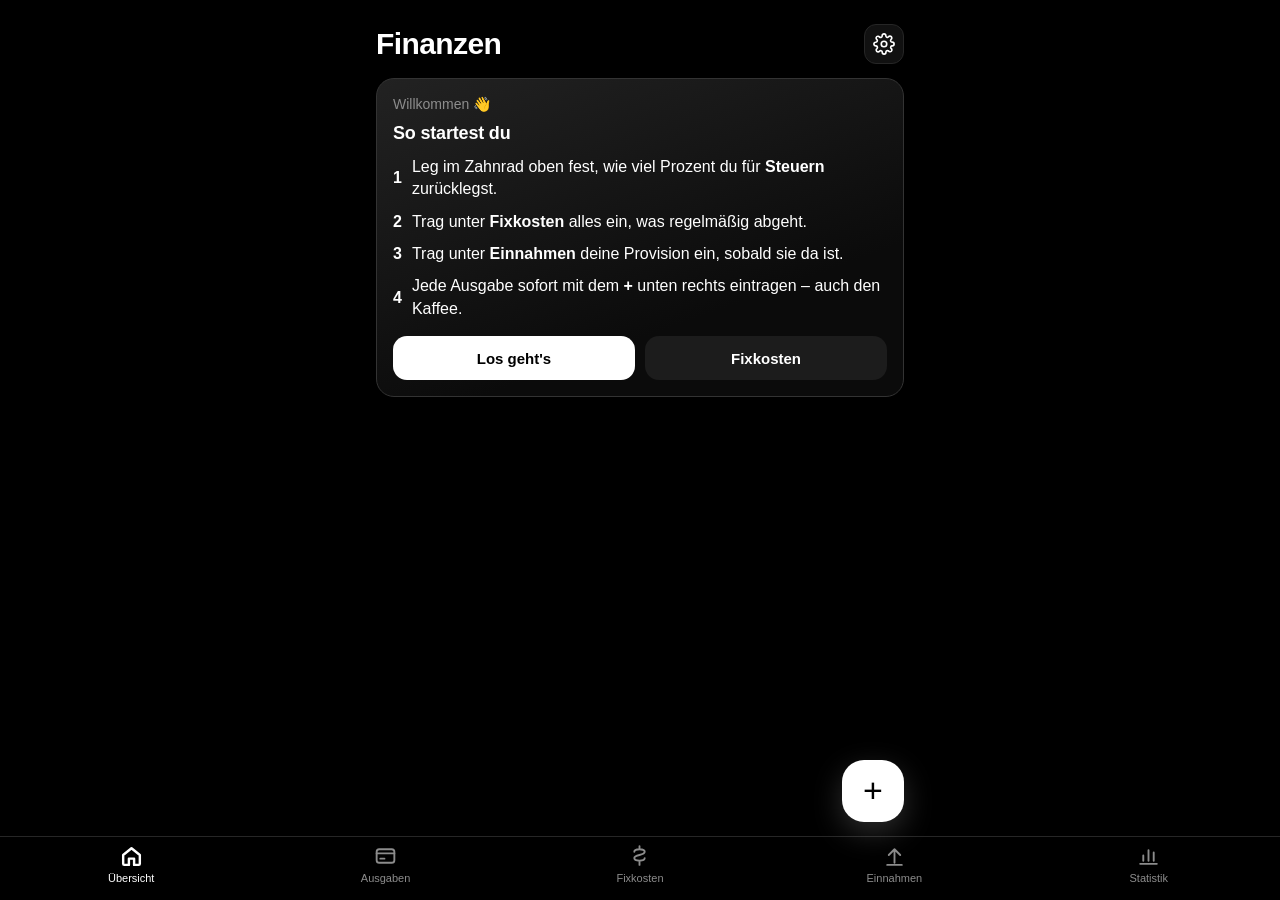
==== index.html @ 2bd604ed "Add personal finance planner PWA Monthly overview with tax reserve, fixed costs, savings goal and va" ====
<!doctype html>
<html lang="de">
<head>
  <meta charset="utf-8">
  <meta name="viewport" content="width=device-width, initial-scale=1, viewport-fit=cover">
  <title>Finanzen</title>
  <meta name="description" content="Persönlicher Finanzplaner: Einnahmen, Fixkosten, Ausgaben und Monatsabschluss.">
  <meta name="theme-color" content="#000000">
  <meta name="apple-mobile-web-app-capable" content="yes">
  <meta name="mobile-web-app-capable" content="yes">
  <meta name="apple-mobile-web-app-status-bar-style" content="black-translucent">
  <meta name="apple-mobile-web-app-title" content="Finanzen">
  <link rel="manifest" href="manifest.webmanifest">
  <link rel="icon" href="icons/icon.svg" type="image/svg+xml">
  <link rel="apple-touch-icon" href="icons/apple-touch-icon.png">
  <link rel="stylesheet" href="app.css">
</head>
<body>
  <main id="view"></main>
  <button class="fab" id="fab" data-a="addExpense" aria-label="Ausgabe eintragen">+</button>
  <nav id="nav">
    <button data-a="go" data-v="uebersicht"><svg viewBox="0 0 24 24"><path d="M4 11.5 12 5l8 6.5V20a1 1 0 0 1-1 1h-4.5v-6h-5v6H5a1 1 0 0 1-1-1z"/></svg><span>Übersicht</span></button>
    <button data-a="go" data-v="ausgaben"><svg viewBox="0 0 24 24"><rect x="3.5" y="6" width="17" height="13" rx="2.5"/><path d="M3.5 10h17M7 15h4"/></svg><span>Ausgaben</span></button>
    <button data-a="go" data-v="fixkosten"><svg viewBox="0 0 24 24"><path d="M12 3v3M12 18v3M7 8.5c0-1.7 2.2-2.5 5-2.5s5 .8 5 2.5-2.2 2.4-5 3-5 1.3-5 3 2.2 2.5 5 2.5 5-.8 5-2.5"/></svg><span>Fixkosten</span></button>
    <button data-a="go" data-v="einnahmen"><svg viewBox="0 0 24 24"><path d="M12 19V6M6.5 11.5 12 6l5.5 5.5"/><path d="M5 21h14"/></svg><span>Einnahmen</span></button>
    <button data-a="go" data-v="statistik"><svg viewBox="0 0 24 24"><path d="M4 20h16M7 17v-5M12 17V7M17 17v-8"/></svg><span>Statistik</span></button>
  </nav>
  <div id="sheet" hidden><div class="scrim" data-a="closeSheet"></div><div class="panel" role="dialog" aria-modal="true"></div></div>
  <div id="toast" hidden></div>
  <script src="app.js"></script>
</body>
</html>
---- app.css ----
:root {
  --bg: #000000;
  --card: #111111;
  --card-2: #1c1c1c;
  --line: #262626;
  --text: #ffffff;
  --muted: #8c8c8c;
  --accent: #ffffff;
  --accent-ink: #000000;
  --accent-text: #ffffff;
  --danger: #ff5c4d;
  --good: #3ddc84;
  --warn: #ffb547;
  --shadow: none;
  --g-brust: #ffffff;
  --g-ruecken: #d9d9d9;
  --g-schultern: #b3b3b3;
  --g-arme: #8c8c8c;
  --g-beine: #ffffff;
  --g-bauch: #b3b3b3;
  --g-cardio: #d9d9d9;
  --g-custom: #666666;
  --radius: 18px;
  --nav-h: 64px;
  color-scheme: dark;
}

[hidden] { display: none !important; }
* { box-sizing: border-box; -webkit-tap-highlight-color: transparent; }
html, body { margin: 0; }
body {
  background: var(--bg);
  color: var(--text);
  font: 16px/1.4 -apple-system, BlinkMacSystemFont, "Segoe UI", Roboto, "Helvetica Neue", Arial, sans-serif;
  -webkit-font-smoothing: antialiased;
  padding: env(safe-area-inset-top) 0 calc(var(--nav-h) + env(safe-area-inset-bottom) + 16px);
  overscroll-behavior-y: none;
}
button, input, select, textarea { font: inherit; color: inherit; }
button { cursor: pointer; border: 0; background: none; padding: 0; }
.num, input[inputmode] { font-variant-numeric: tabular-nums; }

main { max-width: 560px; margin: 0 auto; padding: 8px 16px 0; }
h1 { font-size: 30px; line-height: 1.1; margin: 18px 0 4px; letter-spacing: -.02em; }
h2 { font-size: 18px; margin: 26px 0 10px; letter-spacing: -.01em; }
h3 { font-size: 16px; margin: 0; }
.sub { color: var(--muted); font-size: 14px; }
.muted { color: var(--muted); }
.small { font-size: 13px; }
.row { display: flex; align-items: center; gap: 10px; }
.spread { justify-content: space-between; }
.grow { flex: 1; min-width: 0; }
.stack > * + * { margin-top: 10px; }

.card {
  background: var(--card);
  border-radius: var(--radius);
  padding: 16px;
  box-shadow: var(--shadow);
  border: 1px solid var(--line);
}
.card + .card { margin-top: 12px; }
.card.hero { background: linear-gradient(160deg, #222 0%, #0b0b0b 70%); border: 1px solid #333; }
.card.hero .sub { color: var(--muted); }

.btn {
  display: inline-flex; align-items: center; justify-content: center; gap: 8px;
  height: 44px; padding: 0 18px; border-radius: 14px;
  background: var(--card-2); font-weight: 600; font-size: 15px;
  white-space: nowrap;
}
.btn.primary { background: var(--accent); color: var(--accent-ink); }
.btn.danger { color: var(--danger); }
.btn.block { width: 100%; }
.btn.sm { height: 34px; padding: 0 12px; border-radius: 11px; font-size: 14px; }
.btn:disabled { opacity: .45; }
.icon-btn { width: 36px; height: 36px; border-radius: 11px; display: inline-grid; place-items: center; color: var(--muted); }
.icon-btn:active, .btn:active { transform: scale(.97); }
.link { color: var(--accent-text); font-weight: 600; font-size: 14px; }

.field { display: block; }
.field > span { display: block; font-size: 13px; color: var(--muted); margin-bottom: 4px; }
.input, select.input, textarea.input {
  width: 100%; height: 44px; padding: 0 12px; border-radius: 12px;
  border: 1px solid var(--line); background: var(--card-2); outline: none;
  -webkit-appearance: none; appearance: none;
}
textarea.input { height: auto; min-height: 76px; padding: 10px 12px; resize: vertical; }
.input:focus { border-color: var(--accent-text); }
.grid2 { display: grid; grid-template-columns: 1fr 1fr; gap: 10px; }

.chips { display: flex; gap: 8px; overflow-x: auto; padding: 2px 16px 6px; margin: 0 -16px; scrollbar-width: none; }
.chips::-webkit-scrollbar { display: none; }
.chip {
  flex: none; height: 34px; padding: 0 14px; border-radius: 99px;
  background: var(--card); border: 1px solid var(--line); font-size: 14px; font-weight: 500;
}
.chip.on { background: var(--text); color: var(--bg); border-color: var(--text); }

.dot { width: 9px; height: 9px; border-radius: 50%; flex: none; background: var(--g-custom); }
.dot.brust { background: var(--g-brust); } .dot.ruecken { background: var(--g-ruecken); }
.dot.schultern { background: var(--g-schultern); } .dot.arme { background: var(--g-arme); }
.dot.beine { background: var(--g-beine); } .dot.bauch { background: var(--g-bauch); }
.dot.cardio { background: var(--g-cardio); }

.list { background: var(--card); border: 1px solid var(--line); border-radius: var(--radius); overflow: hidden; box-shadow: var(--shadow); }
.item { display: flex; align-items: center; gap: 12px; padding: 12px 14px; width: 100%; text-align: left; }
.item + .item { border-top: 1px solid var(--line); }
.item .name { font-weight: 500; }
.item .meta { font-size: 13px; color: var(--muted); }
.item.sel { background: #1f1f1f; }
.check {
  width: 24px; height: 24px; border-radius: 8px; border: 2px solid var(--line); flex: none;
  display: grid; place-items: center; font-size: 14px; font-weight: 800; color: transparent;
}
.sel .check { background: var(--accent); border-color: var(--accent); color: var(--accent-ink); }

.search { position: relative; }
.search input { padding-left: 38px; }
.search svg { position: absolute; left: 12px; top: 12px; width: 20px; height: 20px; stroke: var(--muted); fill: none; stroke-width: 2; }

/* Navigation */
#nav {
  position: fixed; left: 0; right: 0; bottom: 0; z-index: 20;
  display: flex; justify-content: space-around;
  height: calc(var(--nav-h) + env(safe-area-inset-bottom));
  padding: 6px 4px env(safe-area-inset-bottom);
  background: color-mix(in srgb, var(--bg) 88%, transparent);
  backdrop-filter: blur(16px); -webkit-backdrop-filter: blur(16px);
  border-top: 1px solid var(--line);
}
#nav button { flex: 1; max-width: 110px; display: flex; flex-direction: column; align-items: center; gap: 3px; font-size: 11px; color: var(--muted); font-weight: 500; }
#nav svg { width: 25px; height: 25px; fill: none; stroke: currentColor; stroke-width: 1.8; stroke-linecap: round; stroke-linejoin: round; }
#nav button.on { color: var(--text); }
#nav button.on svg { stroke-width: 2.3; }

/* Zeitraum-Navigation */
.weeknav { display: flex; align-items: center; justify-content: space-between; margin: 14px 0 12px; }
.weeknav .mid { text-align: center; }
.weeknav .mid b { display: block; font-size: 17px; }

/* Sheet */
#sheet { position: fixed; inset: 0; z-index: 50; }
#sheet .scrim { position: absolute; inset: 0; background: rgba(0,0,0,.42); animation: fade .18s; }
#sheet .panel {
  position: absolute; left: 0; right: 0; bottom: 0; max-height: 92vh; max-height: 92dvh;
  max-width: 600px; margin: 0 auto; display: flex; flex-direction: column;
  background: var(--bg); border-radius: 22px 22px 0 0; animation: up .22s cubic-bezier(.2,.8,.2,1);
}
.sh-head { padding: 10px 16px 8px; }
.sh-head::before { content: ""; display: block; width: 38px; height: 5px; border-radius: 3px; background: var(--line); margin: 0 auto 10px; }
.sh-body { padding: 0 16px 16px; overflow-y: auto; -webkit-overflow-scrolling: touch; flex: 1; }
.sh-foot { padding: 10px 16px calc(12px + env(safe-area-inset-bottom)); border-top: 1px solid var(--line); }
@keyframes up { from { transform: translateY(40px); opacity: 0; } }
@keyframes fade { from { opacity: 0; } }

#toast {
  position: fixed; left: 50%; top: calc(env(safe-area-inset-top) + 12px); transform: translateX(-50%); z-index: 60;
  background: var(--text); color: var(--bg); padding: 10px 16px; border-radius: 12px; font-size: 14px; font-weight: 600;
  max-width: calc(100% - 32px); animation: fade .2s;
}

.seg { display: flex; background: var(--card-2); border-radius: 12px; padding: 3px; margin: 12px 0; }
.seg button { flex: 1; height: 36px; border-radius: 10px; font-weight: 600; font-size: 14px; color: var(--muted); }
.seg button.on { background: var(--card); color: var(--text); box-shadow: var(--shadow); }

.chart { width: 100%; height: auto; display: block; overflow: visible; }
.chart .gl { stroke: var(--line); stroke-width: 1; }
.chart .ln { fill: none; stroke: var(--accent-text); stroke-width: 2.5; stroke-linejoin: round; stroke-linecap: round; }
.chart .ar { fill: url(#fadeW); }
.chart .pt { fill: var(--card); stroke: var(--accent-text); stroke-width: 2; }
.chart .br { fill: var(--accent-text); }
.chart .br.z { fill: var(--line); }
.chart text { fill: var(--muted); font-size: 11px; font-family: inherit; }

.pr { display: inline-block; background: var(--accent); color: var(--accent-ink); font-size: 11px; font-weight: 800; padding: 2px 7px; border-radius: 6px; letter-spacing: .02em; }
.kv { display: flex; justify-content: space-between; padding: 8px 0; border-top: 1px solid var(--line); font-size: 15px; }
.kv:first-child { border-top: 0; }
.kv b { font-variant-numeric: tabular-nums; }
.empty { text-align: center; color: var(--muted); padding: 28px 16px; font-size: 15px; }
.big { font-size: 34px; font-weight: 800; letter-spacing: -.03em; }

/* Diagramme & Spaß */
.chart .br { fill: #5a5a5a; transform-box: fill-box; transform-origin: bottom; animation: grow .6s cubic-bezier(.2,.8,.2,1) both; }
.chart .br.top { fill: #fff; }
.chart .br.z { fill: var(--line); animation: none; }
.chart .ln { stroke: #fff; filter: drop-shadow(0 0 6px rgba(255,255,255,.35)); }
.chart .pt { fill: #000; stroke: #fff; }
@keyframes grow { from { transform: scaleY(0); } }

.hbars { display: grid; gap: 10px; }
.hb, .cmp-r { display: grid; grid-template-columns: 92px 1fr auto; align-items: center; gap: 10px; font-size: 14px; }
.hb-l { color: var(--muted); }
.hb b, .cmp-r b { font-size: 14px; min-width: 56px; text-align: right; }
.hb-t { height: 10px; border-radius: 99px; background: var(--card-2); overflow: hidden; display: block; }
.hb-f { display: block; height: 100%; border-radius: 99px; background: linear-gradient(90deg, #6b6b6b, #fff); animation: fill .7s cubic-bezier(.2,.8,.2,1) both; transform-origin: left; }
.hb-f.prev { background: #4a4a4a; }
@keyframes fill { from { transform: scaleX(0); } }

.ring { width: 112px; height: 112px; flex: none; transform: rotate(-90deg); }
.ring text { transform: rotate(90deg); transform-origin: 50px 50px; fill: #fff; font-family: inherit; }
.rg-bg { fill: none; stroke: var(--card-2); stroke-width: 9; }
.rg-fg { fill: none; stroke: #fff; stroke-width: 9; stroke-linecap: round; transition: stroke-dashoffset 1s; filter: drop-shadow(0 0 5px rgba(255,255,255,.4)); }
.rg-big { font-size: 22px; font-weight: 800; }
.rg-sm { font-size: 10px; fill: var(--muted) !important; }

.big { text-shadow: 0 0 24px rgba(255,255,255,.15); }
#sheet .panel { background: #0d0d0d; border-top: 1px solid #2e2e2e; box-shadow: 0 -12px 40px rgba(255,255,255,.06); }
#sheet .scrim { background: rgba(0,0,0,.7); }

/* ---------- Finanzen ---------- */
.stats { display: grid; grid-template-columns: repeat(3, 1fr); gap: 10px; }
.stats.two { grid-template-columns: 1fr 1fr; }
.stat { background: var(--card); border: 1px solid var(--line); border-radius: 16px; padding: 12px; min-width: 0; }
.stat b { display: block; font-size: 20px; letter-spacing: -.02em; white-space: nowrap; overflow: hidden; text-overflow: ellipsis; }
.stat span { font-size: 12px; color: var(--muted); }

.neg { color: var(--danger) !important; }
.pos { color: var(--good) !important; }
.hero-num { font-size: 46px; font-weight: 800; letter-spacing: -.04em; line-height: 1.05; margin: 6px 0 4px; font-variant-numeric: tabular-nums; text-shadow: 0 0 30px rgba(255,255,255,.18); }
.hero-num.neg { text-shadow: 0 0 30px rgba(255,92,77,.3); }

/* Wasserfall: Einnahmen bis Rest */
.wf { display: grid; gap: 9px; margin-top: 4px; }
.wf-r { display: grid; grid-template-columns: 104px 1fr 92px; align-items: center; gap: 10px; font-size: 14px; }
.wf-r span:first-child { color: var(--muted); }
.wf-r b { text-align: right; font-variant-numeric: tabular-nums; white-space: nowrap; }
.wf-t { position: relative; height: 14px; border-radius: 6px; background: var(--card-2); overflow: hidden; }
.wf-f { position: absolute; top: 0; bottom: 0; border-radius: 6px; animation: fill .7s cubic-bezier(.2,.8,.2,1) both; transform-origin: left; }
.wf-f.in { background: linear-gradient(90deg, #8a8a8a, #fff); }
.wf-f.out { background: #4a4a4a; }
.wf-f.rest { background: var(--good); }
.wf-f.rest.neg { background: var(--danger); }
.wf-r.sum { border-top: 1px solid var(--line); padding-top: 9px; font-weight: 700; }
.wf-r.sum span:first-child { color: var(--text); }

.meter { height: 12px; border-radius: 99px; background: var(--card-2); overflow: hidden; margin: 10px 0 6px; }
.meter i { display: block; height: 100%; border-radius: 99px; background: linear-gradient(90deg, #8a8a8a, #fff); animation: fill .8s cubic-bezier(.2,.8,.2,1) both; transform-origin: left; }
.meter.warn i { background: linear-gradient(90deg, #8a6a2a, var(--warn)); }
.meter.over i { background: linear-gradient(90deg, #8a2a22, var(--danger)); }

.verdict { display: flex; gap: 14px; align-items: center; }
.verdict .em { font-size: 44px; line-height: 1; }
.verdict.good { border-color: color-mix(in srgb, var(--good) 45%, var(--line)); }
.verdict.bad { border-color: color-mix(in srgb, var(--danger) 45%, var(--line)); }

.fab {
  position: fixed; right: max(16px, calc(50% - 264px)); z-index: 25;
  bottom: calc(var(--nav-h) + env(safe-area-inset-bottom) + 14px);
  width: 62px; height: 62px; border-radius: 22px; background: #fff; color: #000;
  font-size: 34px; font-weight: 300; display: grid; place-items: center;
  box-shadow: 0 10px 30px rgba(255,255,255,.18), 0 4px 12px rgba(0,0,0,.6);
}
.fab:active { transform: scale(.94); }

.amount-in { width: 100%; background: none; border: 0; outline: none; text-align: center; font-size: 52px; font-weight: 800; letter-spacing: -.03em; color: #fff; font-variant-numeric: tabular-nums; padding: 6px 0; }
.amount-in::placeholder { color: #3a3a3a; }
.cats { display: grid; grid-template-columns: repeat(4, 1fr); gap: 8px; }
.cat { background: var(--card); border: 1px solid var(--line); border-radius: 14px; padding: 10px 4px 8px; text-align: center; font-size: 11.5px; color: var(--muted); line-height: 1.2; }
.cat .ic { display: block; font-size: 22px; margin-bottom: 4px; filter: grayscale(1); }
.cat.on { background: #fff; color: #000; border-color: #fff; font-weight: 600; }
.cat.on .ic { filter: none; }

.daygrp { margin-top: 18px; }
.daygrp-h { display: flex; justify-content: space-between; font-size: 13px; color: var(--muted); margin: 0 4px 6px; }
.daygrp-h b { color: var(--text); font-variant-numeric: tabular-nums; }
.item .amt { font-weight: 700; font-variant-numeric: tabular-nums; white-space: nowrap; }
.item .ic { width: 38px; height: 38px; border-radius: 12px; background: var(--card-2); display: grid; place-items: center; font-size: 19px; flex: none; filter: grayscale(1); }
.item.off { opacity: .45; }

.toggle { width: 46px; height: 28px; border-radius: 99px; background: var(--card-2); position: relative; flex: none; border: 1px solid var(--line); }
.toggle::after { content: ""; position: absolute; top: 3px; left: 3px; width: 20px; height: 20px; border-radius: 50%; background: #666; transition: .2s; }
.toggle.on { background: #fff; }
.toggle.on::after { left: 21px; background: #000; }

.chart .avg { stroke: var(--good); stroke-width: 1.5; stroke-dasharray: 5 4; }
.chart .avgt { fill: var(--good); font-size: 11px; font-weight: 700; }
.chart .sb-fix { fill: #5a5a5a; } .chart .sb-var { fill: #9a9a9a; } .chart .sb-tax { fill: #2e2e2e; } .chart .sb-rest { fill: var(--good); } .chart .sb-neg { fill: var(--danger); }
.legend { display: flex; flex-wrap: wrap; gap: 6px 14px; font-size: 12px; color: var(--muted); margin-top: 10px; }
.legend i { display: inline-block; width: 10px; height: 10px; border-radius: 3px; margin-right: 5px; vertical-align: -1px; }
.gear { width: 40px; height: 40px; border-radius: 12px; display: grid; place-items: center; background: var(--card); border: 1px solid var(--line); margin-top: 16px; }
.gear svg { width: 22px; height: 22px; stroke: var(--text); fill: none; stroke-width: 1.8; }
.note { font-size: 13px; color: var(--muted); line-height: 1.45; }
.hb { grid-template-columns: minmax(110px, 38%) 1fr auto; }
.hb b { line-height: 1.15; }
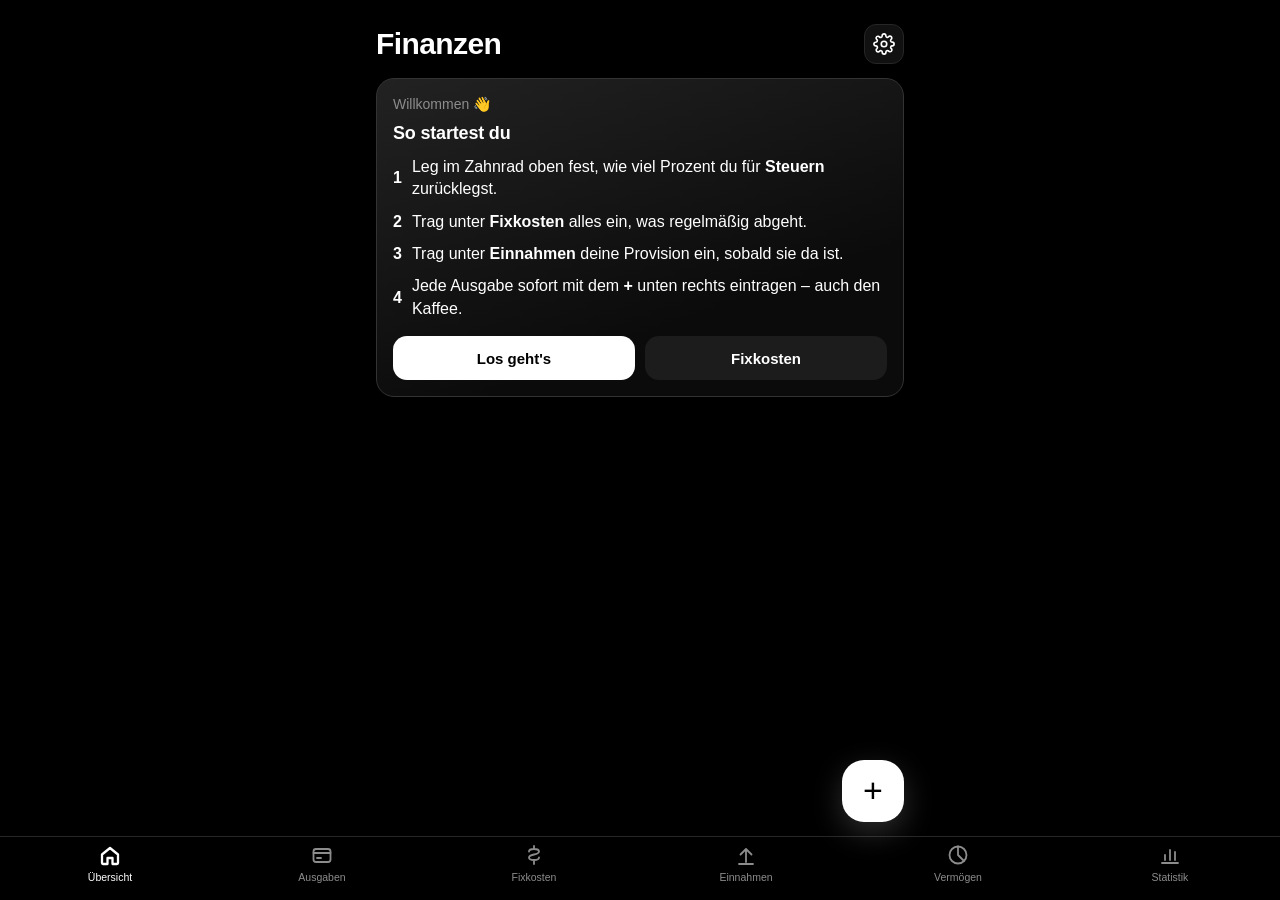
==== commit 6753cf9a: "Add assets overview, rental income and colored charts Asset pots with value history, net worth donut" ====
--- a/index.html
+++ b/index.html
@@ -23,6 +23,7 @@
     <button data-a="go" data-v="ausgaben"><svg viewBox="0 0 24 24"><rect x="3.5" y="6" width="17" height="13" rx="2.5"/><path d="M3.5 10h17M7 15h4"/></svg><span>Ausgaben</span></button>
     <button data-a="go" data-v="fixkosten"><svg viewBox="0 0 24 24"><path d="M12 3v3M12 18v3M7 8.5c0-1.7 2.2-2.5 5-2.5s5 .8 5 2.5-2.2 2.4-5 3-5 1.3-5 3 2.2 2.5 5 2.5 5-.8 5-2.5"/></svg><span>Fixkosten</span></button>
     <button data-a="go" data-v="einnahmen"><svg viewBox="0 0 24 24"><path d="M12 19V6M6.5 11.5 12 6l5.5 5.5"/><path d="M5 21h14"/></svg><span>Einnahmen</span></button>
+    <button data-a="go" data-v="vermoegen"><svg viewBox="0 0 24 24"><circle cx="12" cy="12" r="8.5"/><path d="M12 3.5V12l6 6"/></svg><span>Vermögen</span></button>
     <button data-a="go" data-v="statistik"><svg viewBox="0 0 24 24"><path d="M4 20h16M7 17v-5M12 17V7M17 17v-8"/></svg><span>Statistik</span></button>
   </nav>
   <div id="sheet" hidden><div class="scrim" data-a="closeSheet"></div><div class="panel" role="dialog" aria-modal="true"></div></div>
--- a/app.css
+++ b/app.css
@@ -275,7 +275,7 @@
 
 .chart .avg { stroke: var(--good); stroke-width: 1.5; stroke-dasharray: 5 4; }
 .chart .avgt { fill: var(--good); font-size: 11px; font-weight: 700; }
-.chart .sb-fix { fill: #5a5a5a; } .chart .sb-var { fill: #9a9a9a; } .chart .sb-tax { fill: #2e2e2e; } .chart .sb-rest { fill: var(--good); } .chart .sb-neg { fill: var(--danger); }
+.chart .sb-fix { fill: #f97316; } .chart .sb-var { fill: #3b82f6; } .chart .sb-tax { fill: #a855f7; } .chart .sb-rest { fill: #22c55e; } .chart .sb-neg { fill: var(--danger); }
 .legend { display: flex; flex-wrap: wrap; gap: 6px 14px; font-size: 12px; color: var(--muted); margin-top: 10px; }
 .legend i { display: inline-block; width: 10px; height: 10px; border-radius: 3px; margin-right: 5px; vertical-align: -1px; }
 .gear { width: 40px; height: 40px; border-radius: 12px; display: grid; place-items: center; background: var(--card); border: 1px solid var(--line); margin-top: 16px; }
@@ -283,3 +283,18 @@
 .note { font-size: 13px; color: var(--muted); line-height: 1.45; }
 .hb { grid-template-columns: minmax(110px, 38%) 1fr auto; }
 .hb b { line-height: 1.15; }
+
+/* Ringdiagramm */
+.dn { display: flex; justify-content: center; }
+.dn-svg { width: 100%; max-width: 230px; height: auto; display: block; }
+.dn-bg { fill: none; stroke: var(--card-2); stroke-width: 26; }
+.dn-arc { fill: none; stroke-width: 26; animation: dn-in .9s cubic-bezier(.2,.8,.2,1) both; filter: drop-shadow(0 0 6px rgba(0,0,0,.5)); }
+@keyframes dn-in { from { stroke-dasharray: 0 999; } }
+.dn-top { fill: #fff; font-size: 22px; font-weight: 800; font-family: inherit; letter-spacing: -.02em; }
+.dn-bot { fill: var(--muted); font-size: 12px; font-family: inherit; }
+.dn-leg { display: grid; gap: 8px; margin-top: 14px; }
+.dn-row { display: flex; align-items: center; gap: 10px; font-size: 14px; }
+.dn-row i { width: 12px; height: 12px; border-radius: 4px; flex: none; }
+.dn-row b { font-variant-numeric: tabular-nums; }
+#nav button { font-size: 10.5px; }
+#nav svg { width: 24px; height: 24px; }
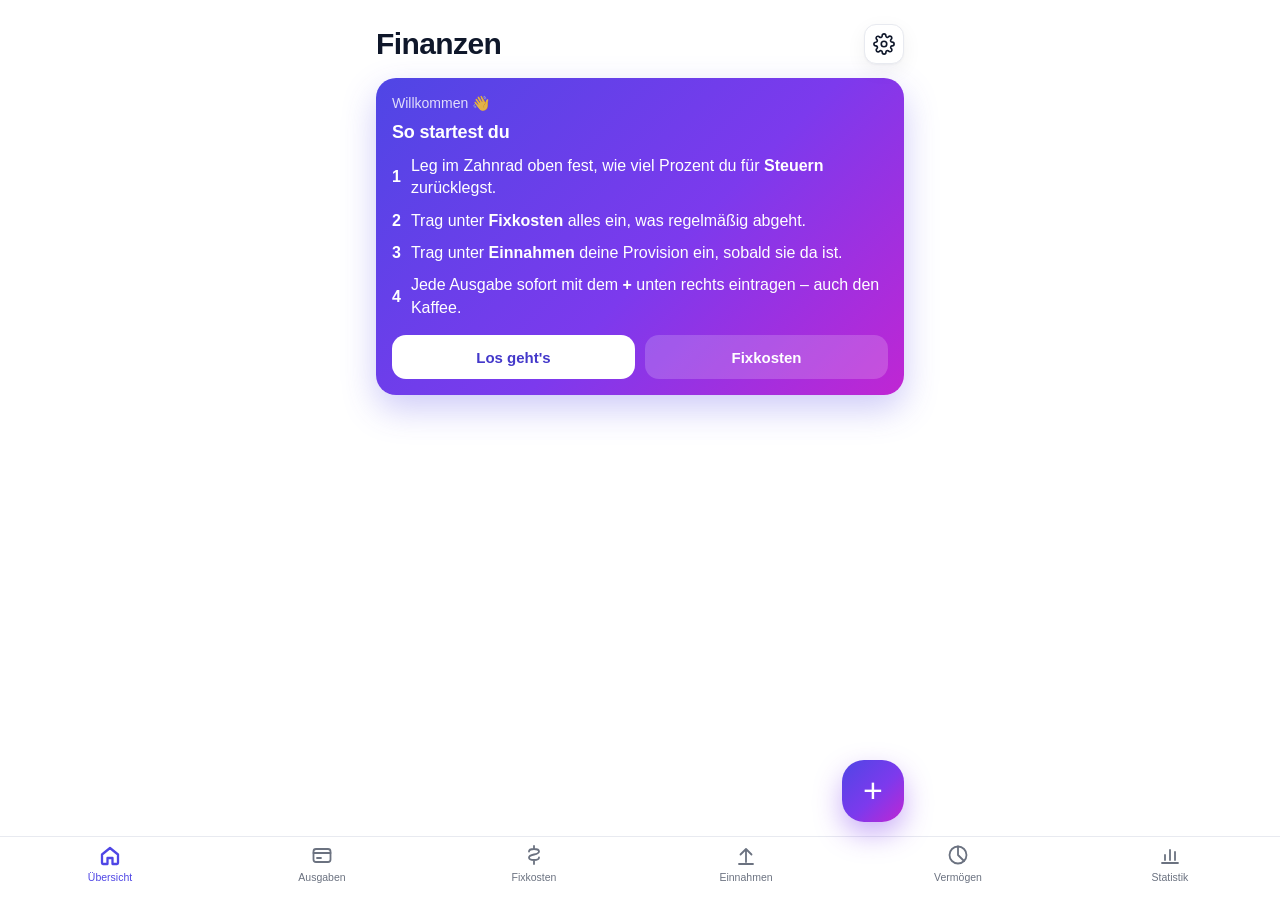
==== commit 460e1313: "Switch finance app to a light theme White background with soft card shadows, an indigo-violet gradie" ====
--- a/index.html
+++ b/index.html
@@ -5,10 +5,10 @@
   <meta name="viewport" content="width=device-width, initial-scale=1, viewport-fit=cover">
   <title>Finanzen</title>
   <meta name="description" content="Persönlicher Finanzplaner: Einnahmen, Fixkosten, Ausgaben und Monatsabschluss.">
-  <meta name="theme-color" content="#000000">
+  <meta name="theme-color" content="#ffffff">
   <meta name="apple-mobile-web-app-capable" content="yes">
   <meta name="mobile-web-app-capable" content="yes">
-  <meta name="apple-mobile-web-app-status-bar-style" content="black-translucent">
+  <meta name="apple-mobile-web-app-status-bar-style" content="default">
   <meta name="apple-mobile-web-app-title" content="Finanzen">
   <link rel="manifest" href="manifest.webmanifest">
   <link rel="icon" href="icons/icon.svg" type="image/svg+xml">
--- a/app.css
+++ b/app.css
@@ -1,28 +1,23 @@
 :root {
-  --bg: #000000;
-  --card: #111111;
-  --card-2: #1c1c1c;
-  --line: #262626;
-  --text: #ffffff;
-  --muted: #8c8c8c;
-  --accent: #ffffff;
-  --accent-ink: #000000;
-  --accent-text: #ffffff;
-  --danger: #ff5c4d;
-  --good: #3ddc84;
-  --warn: #ffb547;
-  --shadow: none;
-  --g-brust: #ffffff;
-  --g-ruecken: #d9d9d9;
-  --g-schultern: #b3b3b3;
-  --g-arme: #8c8c8c;
-  --g-beine: #ffffff;
-  --g-bauch: #b3b3b3;
-  --g-cardio: #d9d9d9;
-  --g-custom: #666666;
-  --radius: 18px;
+  --bg: #ffffff;
+  --card: #ffffff;
+  --card-2: #f3f4f8;
+  --line: #e8eaf0;
+  --text: #0f172a;
+  --muted: #6b7280;
+  --accent: #111827;
+  --accent-ink: #ffffff;
+  --accent-text: #4f46e5;
+  --brand: #4f46e5;
+  --brand-grad: linear-gradient(135deg, #4f46e5 0%, #7c3aed 55%, #c026d3 100%);
+  --danger: #dc2626;
+  --good: #16a34a;
+  --warn: #d97706;
+  --shadow: 0 1px 2px rgba(15, 23, 42, .04), 0 6px 20px rgba(15, 23, 42, .06);
+  --g-custom: #94a3b8;
+  --radius: 20px;
   --nav-h: 64px;
-  color-scheme: dark;
+  color-scheme: light;
 }
 
 [hidden] { display: none !important; }
@@ -298,3 +293,61 @@
 .dn-row b { font-variant-numeric: tabular-nums; }
 #nav button { font-size: 10.5px; }
 #nav svg { width: 24px; height: 24px; }
+
+/* Antippbare Einträge kenntlich machen */
+button.item[data-a]::after { content: "›"; color: #555; font-size: 22px; margin-left: 2px; line-height: 1; }
+.wf-r.tap { cursor: pointer; border-radius: 8px; }
+.wf-r.tap:active { background: var(--card-2); }
+
+/* ---------- Helles Design ---------- */
+.card, .stat, .list, .item.card { box-shadow: var(--shadow); }
+.card.hero { background: var(--brand-grad); border: 0; color: #fff; box-shadow: 0 14px 34px rgba(79, 70, 229, .28); }
+.card.hero .sub, .card.hero .note { color: rgba(255, 255, 255, .82); }
+.card.hero .pos { color: #bbf7d0 !important; }
+.card.hero .neg { color: #fecaca !important; }
+.card.hero .btn.primary { background: #fff; color: #4338ca; }
+.card.hero .btn:not(.primary) { background: rgba(255, 255, 255, .18); color: #fff; }
+.hero-num, .hero-num.neg { text-shadow: none; }
+.big { text-shadow: none; }
+.item.sel { background: #eef2ff; }
+#sheet .panel { background: #fff; border-top: 1px solid var(--line); box-shadow: 0 -12px 40px rgba(15, 23, 42, .12); }
+#sheet .scrim { background: rgba(15, 23, 42, .35); }
+.chart .br { fill: #c7cbe0; }
+.chart .br.top { fill: var(--brand); }
+.chart .br.z { fill: var(--line); }
+.chart .ln { stroke: var(--brand); filter: none; }
+.chart .pt { fill: #fff; stroke: var(--brand); }
+.hb-f { background: linear-gradient(90deg, #a5b4fc, #4f46e5); }
+.hb-f.prev { background: #cbd5e1; }
+.wf-f.in { background: linear-gradient(90deg, #a5b4fc, #4f46e5); }
+.wf-f.out { background: #cbd5e1; }
+.meter i { background: linear-gradient(90deg, #a5b4fc, #4f46e5); }
+.meter.warn i { background: linear-gradient(90deg, #fcd34d, var(--warn)); }
+.meter.over i { background: linear-gradient(90deg, #fca5a5, var(--danger)); }
+.fab { background: var(--brand-grad); color: #fff; box-shadow: 0 12px 28px rgba(124, 58, 237, .4); }
+.amount-in { color: var(--text); }
+.amount-in::placeholder { color: #cbd5e1; }
+.cat { background: #fff; box-shadow: 0 1px 2px rgba(15, 23, 42, .04); }
+.cat .ic { filter: none; opacity: .75; }
+.cat.on { background: var(--text); color: #fff; border-color: var(--text); }
+.cat.on .ic { opacity: 1; }
+.item .ic { filter: none; }
+.toggle::after { background: #fff; box-shadow: 0 1px 3px rgba(15, 23, 42, .25); }
+.toggle { background: #e5e7eb; border-color: #e5e7eb; }
+.toggle.on { background: var(--good); border-color: var(--good); }
+.toggle.on::after { background: #fff; }
+.dn-top { fill: var(--text); }
+.dn-arc { filter: none; }
+button.item[data-a]::after { color: #c0c4d0; }
+.chip.on { background: var(--text); color: #fff; border-color: var(--text); }
+.seg { background: var(--card-2); }
+.seg button.on { background: #fff; color: var(--text); box-shadow: 0 1px 3px rgba(15, 23, 42, .12); }
+.gear { background: #fff; box-shadow: var(--shadow); }
+.input:focus { border-color: var(--brand); background: #fff; }
+.link { color: var(--brand); }
+#toast { background: var(--text); color: #fff; box-shadow: 0 10px 30px rgba(15, 23, 42, .25); }
+#nav { background: rgba(255, 255, 255, .9); }
+#nav button.on { color: var(--brand); }
+.verdict.good { background: #f0fdf4; border-color: #bbf7d0; }
+.verdict.bad { background: #fef2f2; border-color: #fecaca; }
+.wf-r.tap:active { background: var(--card-2); }
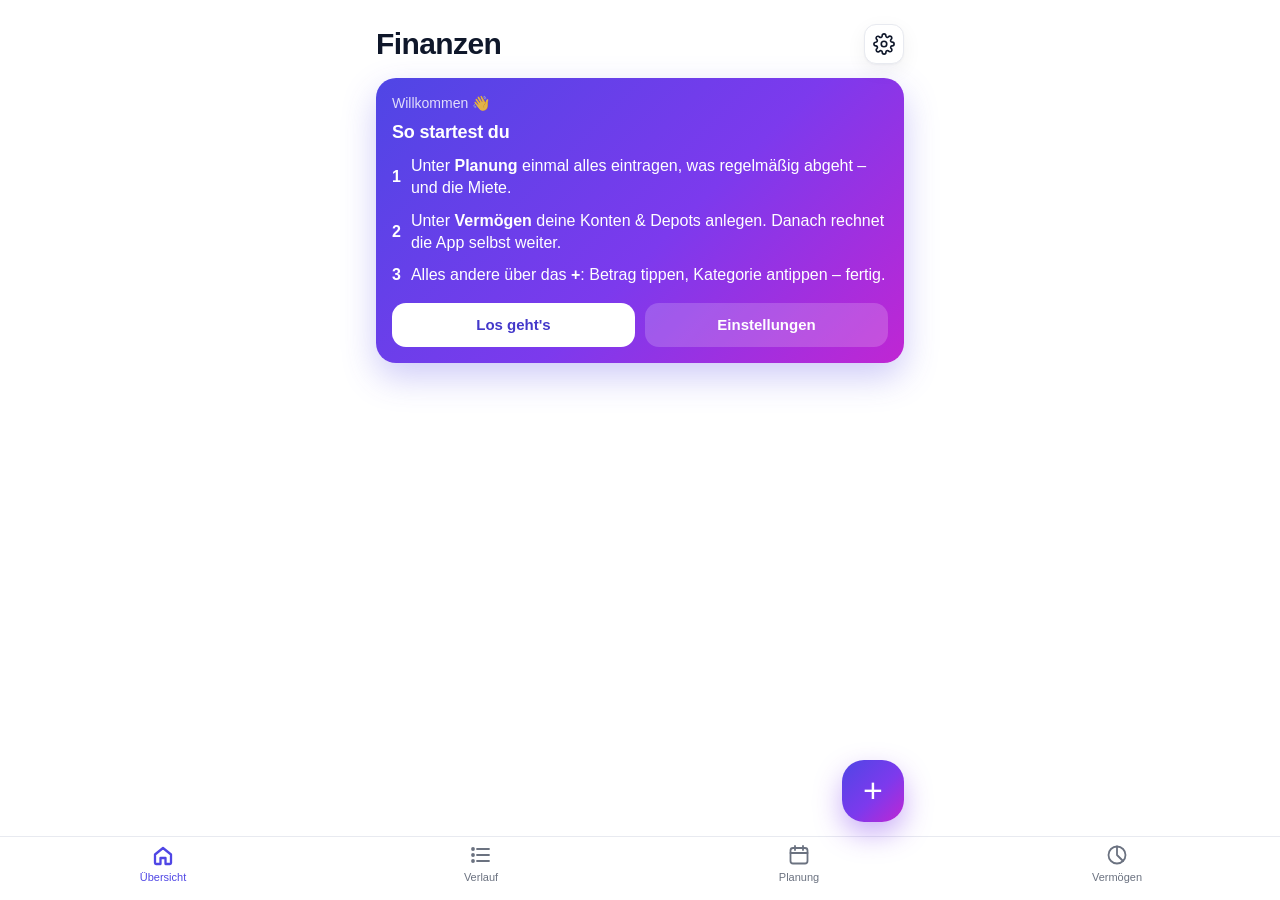
==== commit 94b8c215: "Simplify the finance app and let assets update themselves - Combined quick entry for expenses and in" ====
--- a/index.html
+++ b/index.html
@@ -20,11 +20,9 @@
   <button class="fab" id="fab" data-a="addExpense" aria-label="Ausgabe eintragen">+</button>
   <nav id="nav">
     <button data-a="go" data-v="uebersicht"><svg viewBox="0 0 24 24"><path d="M4 11.5 12 5l8 6.5V20a1 1 0 0 1-1 1h-4.5v-6h-5v6H5a1 1 0 0 1-1-1z"/></svg><span>Übersicht</span></button>
-    <button data-a="go" data-v="ausgaben"><svg viewBox="0 0 24 24"><rect x="3.5" y="6" width="17" height="13" rx="2.5"/><path d="M3.5 10h17M7 15h4"/></svg><span>Ausgaben</span></button>
-    <button data-a="go" data-v="fixkosten"><svg viewBox="0 0 24 24"><path d="M12 3v3M12 18v3M7 8.5c0-1.7 2.2-2.5 5-2.5s5 .8 5 2.5-2.2 2.4-5 3-5 1.3-5 3 2.2 2.5 5 2.5 5-.8 5-2.5"/></svg><span>Fixkosten</span></button>
-    <button data-a="go" data-v="einnahmen"><svg viewBox="0 0 24 24"><path d="M12 19V6M6.5 11.5 12 6l5.5 5.5"/><path d="M5 21h14"/></svg><span>Einnahmen</span></button>
+    <button data-a="go" data-v="verlauf"><svg viewBox="0 0 24 24"><path d="M8 6h12M8 12h12M8 18h12"/><circle cx="4" cy="6" r="1"/><circle cx="4" cy="12" r="1"/><circle cx="4" cy="18" r="1"/></svg><span>Verlauf</span></button>
+    <button data-a="go" data-v="planung"><svg viewBox="0 0 24 24"><rect x="3.5" y="5" width="17" height="15.5" rx="2.5"/><path d="M3.5 10h17M8 3v4M16 3v4"/></svg><span>Planung</span></button>
     <button data-a="go" data-v="vermoegen"><svg viewBox="0 0 24 24"><circle cx="12" cy="12" r="8.5"/><path d="M12 3.5V12l6 6"/></svg><span>Vermögen</span></button>
-    <button data-a="go" data-v="statistik"><svg viewBox="0 0 24 24"><path d="M4 20h16M7 17v-5M12 17V7M17 17v-8"/></svg><span>Statistik</span></button>
   </nav>
   <div id="sheet" hidden><div class="scrim" data-a="closeSheet"></div><div class="panel" role="dialog" aria-modal="true"></div></div>
   <div id="toast" hidden></div>
--- a/app.css
+++ b/app.css
@@ -351,3 +351,31 @@
 .verdict.good { background: #f0fdf4; border-color: #bbf7d0; }
 .verdict.bad { background: #fef2f2; border-color: #fecaca; }
 .wf-r.tap:active { background: var(--card-2); }
+
+/* ---------- Einfach-Modus ---------- */
+#nav button { font-size: 11px; }
+.seg.mode { margin: 0 0 4px; }
+.seg.mode button { height: 40px; font-size: 15px; }
+.seg.mode button.on.in { color: var(--good); }
+.amount-in.in { color: var(--good); }
+.chips.quick { padding-bottom: 2px; }
+.chips.quick .chip { background: #eef2ff; border-color: #e0e7ff; color: #3730a3; font-weight: 600; }
+.chips.labels { justify-content: center; flex-wrap: wrap; overflow: visible; margin: 0; padding: 0; }
+.chips.labels .chip { height: 42px; padding: 0 18px; font-size: 15px; }
+details.more { margin-top: 14px; }
+details.more > summary { list-style: none; cursor: pointer; color: var(--brand); font-weight: 600; font-size: 14px; padding: 6px 0; }
+details.more > summary::-webkit-details-marker { display: none; }
+details.more > summary::before { content: "+ "; }
+details.more[open] > summary::before { content: "− "; }
+details.more[open] > summary { margin-bottom: 8px; }
+details.more.box { background: var(--card-2); border-radius: 16px; padding: 4px 12px 10px; }
+.scope { display: grid; gap: 6px; background: var(--card-2); border-radius: 14px; padding: 10px 12px; font-size: 14px; }
+.scope label { display: flex; align-items: center; gap: 8px; }
+.scope input { accent-color: var(--brand); width: 18px; height: 18px; }
+.card.prov { margin-top: 12px; border-color: #c7d2fe; background: linear-gradient(180deg, #eef2ff, #fff); }
+.card.auto { border-color: #bbf7d0; background: linear-gradient(180deg, #f0fdf4, #fff); }
+#toast { display: flex; align-items: center; gap: 12px; }
+#toast[hidden] { display: none; }
+.toast-undo { background: rgba(255,255,255,.18); color: #fff; font-weight: 700; font-size: 13px; padding: 6px 10px; border-radius: 9px; white-space: nowrap; }
+#toast { left: 0; right: 0; margin: 0 auto; transform: none; width: fit-content; max-width: calc(100% - 32px); }
+#toast span { flex: 1; }
